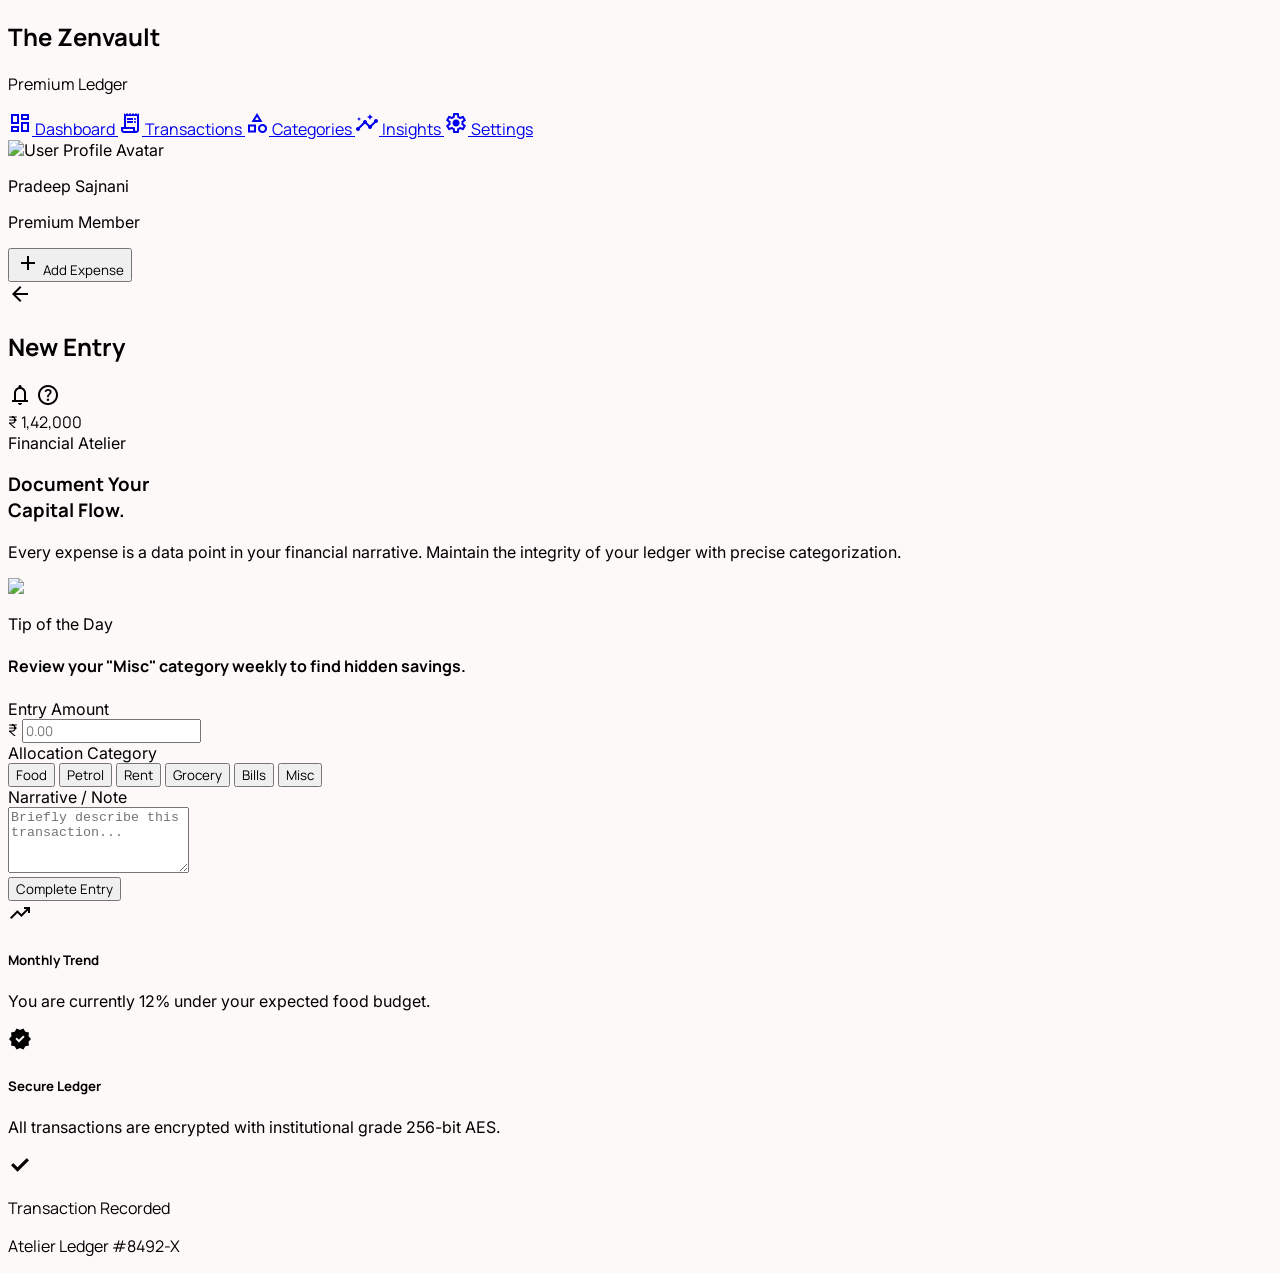
==== app/templates/add_expense.html @ 858ea8c5 "Project on Expense Tracker" ====
<!DOCTYPE html>

<html class="light" lang="en"><head>
<meta charset="utf-8"/>
<meta content="width=device-width, initial-scale=1.0" name="viewport"/>
<title>Add Expense | The Financial Zenvault</title>
<link href="https://fonts.googleapis.com/css2?family=Manrope:wght@400;500;600;700;800&amp;family=Inter:wght@400;500;600&amp;display=swap" rel="stylesheet"/>
<link href="https://fonts.googleapis.com/css2?family=Material+Symbols+Outlined:wght,FILL@100..700,0..1&amp;display=swap" rel="stylesheet"/>
<link href="https://fonts.googleapis.com/css2?family=Material+Symbols+Outlined:wght,FILL@100..700,0..1&amp;display=swap" rel="stylesheet"/>
<script src="https://cdn.tailwindcss.com?plugins=forms,container-queries"></script>
<script id="tailwind-config">
      tailwind.config = {
        darkMode: "class",
        theme: {
          extend: {
            "colors": {
                    "error-container": "#ffdad6",
                    "on-error-container": "#93000a",
                    "surface-container": "#f0edec",
                    "primary-fixed": "#a0f2e1",
                    "on-surface": "#1c1b1b",
                    "surface-bright": "#fcf9f8",
                    "surface-tint": "#046b5e",
                    "on-tertiary-fixed-variant": "#693c00",
                    "on-tertiary": "#ffffff",
                    "on-secondary-fixed-variant": "#343d96",
                    "on-error": "#ffffff",
                    "inverse-primary": "#84d5c5",
                    "on-tertiary-container": "#fc9600",
                    "on-background": "#1c1b1b",
                    "secondary-container": "#959efd",
                    "inverse-on-surface": "#f3f0ef",
                    "on-surface-variant": "#3f4946",
                    "error": "#ba1a1a",
                    "primary-fixed-dim": "#84d5c5",
                    "surface-container-low": "#f6f3f2",
                    "on-secondary-fixed": "#000767",
                    "secondary-fixed-dim": "#bdc2ff",
                    "surface-container-highest": "#e5e2e1",
                    "surface-container-high": "#ebe7e7",
                    "on-primary-container": "#6cbdad",
                    "tertiary-container": "#633800",
                    "surface-dim": "#dcd9d9",
                    "outline": "#707976",
                    "on-secondary": "#ffffff",
                    "background": "#fcf9f8",
                    "surface-container-lowest": "#ffffff",
                    "primary-container": "#004b41",
                    "on-primary": "#ffffff",
                    "surface-variant": "#e5e2e1",
                    "secondary": "#4c56af",
                    "primary": "#00322b",
                    "inverse-surface": "#313030",
                    "surface": "#fcf9f8",
                    "on-primary-fixed": "#00201b",
                    "on-primary-fixed-variant": "#005046",
                    "on-secondary-container": "#27308a",
                    "secondary-fixed": "#e0e0ff",
                    "tertiary": "#432400",
                    "tertiary-fixed-dim": "#ffb870",
                    "on-tertiary-fixed": "#2c1600",
                    "tertiary-fixed": "#ffdcbe",
                    "outline-variant": "#bfc9c5"
            },
            "borderRadius": {
                    "DEFAULT": "0.25rem",
                    "lg": "0.5rem",
                    "xl": "0.75rem",
                    "full": "9999px"
            },
            "fontFamily": {
                    "headline": ["Manrope"],
                    "body": ["Inter"],
                    "label": ["Inter"]
            }
          },
        },
      }
    </script>
<style>
        body { font-family: 'Inter', sans-serif; background-color: #fcf9f8; }
        .font-manrope { font-family: 'Manrope', sans-serif; }
        .material-symbols-outlined { font-variation-settings: 'FILL' 0, 'wght' 400, 'GRAD' 0, 'opsz' 24; }
        .bg-glass { backdrop-filter: blur(20px); background-color: rgba(252, 249, 248, 0.7); }
    </style>
</head>
<body class="text-on-surface">
<!-- SideNavBar Integration -->
<aside class="h-screen w-64 fixed left-0 top-0 border-r-0 bg-emerald-950 dark:bg-slate-950 shadow-2xl flex flex-col h-full py-6 z-50">
<div class="px-6 mb-10">
<h1 class="text-2xl font-bold tracking-tighter text-white font-manrope">The Zenvault</h1>
<p class="text-emerald-500 dark:text-emerald-400 font-manrope text-sm font-medium tracking-tight mt-1">Premium Ledger</p>
</div>
<nav class="flex-1 space-y-1">
<a class="flex items-center gap-3 px-4 py-3 text-emerald-200/60 hover:text-white transition-colors mx-2 my-1 font-manrope text-sm font-medium tracking-tight hover:bg-emerald-800/20 hover:scale-[0.98] transition-all" href="/">
<span class="material-symbols-outlined" data-icon="dashboard">dashboard</span>
<span>Dashboard</span>
</a>
<a class="flex items-center gap-3 px-4 py-3 text-emerald-200/60 hover:text-white transition-colors mx-2 my-1 font-manrope text-sm font-medium tracking-tight hover:bg-emerald-800/20 hover:scale-[0.98] transition-all" href="/">
<span class="material-symbols-outlined" data-icon="receipt_long">receipt_long</span>
<span>Transactions</span>
</a>
<a class="flex items-center gap-3 px-4 py-3 text-emerald-200/60 hover:text-white transition-colors mx-2 my-1 font-manrope text-sm font-medium tracking-tight hover:bg-emerald-800/20 hover:scale-[0.98] transition-all" href="/">
<span class="material-symbols-outlined" data-icon="category">category</span>
<span>Categories</span>
</a>
<a class="flex items-center gap-3 px-4 py-3 text-emerald-200/60 hover:text-white transition-colors mx-2 my-1 font-manrope text-sm font-medium tracking-tight hover:bg-emerald-800/20 hover:scale-[0.98] transition-all" href="/">
<span class="material-symbols-outlined" data-icon="insights">insights</span>
<span>Insights</span>
</a>
<a class="flex items-center gap-3 px-4 py-3 text-emerald-200/60 hover:text-white transition-colors mx-2 my-1 font-manrope text-sm font-medium tracking-tight hover:bg-emerald-800/20 hover:scale-[0.98] transition-all" href="/">
<span class="material-symbols-outlined" data-icon="settings">settings</span>
<span>Settings</span>
</a>
</nav>
<div class="px-4 mt-auto">
<div class="flex items-center gap-3 p-3 bg-emerald-900/20 dark:bg-slate-900/50 rounded-xl mb-4">
<img alt="User Profile Avatar" class="w-10 h-10 rounded-full bg-emerald-800" data-alt="close-up portrait of a professional man in a bespoke charcoal suit with soft office lighting background" src="https://lh3.googleusercontent.com/aida-public/[base64]"/>
<div class="overflow-hidden">
<p class="text-white text-sm font-semibold truncate">Pradeep Sajnani</p>
<p class="text-emerald-400 text-xs truncate">Premium Member</p>
</div>
</div>
<button class="w-full bg-emerald-800/40 text-white rounded-xl py-3 flex items-center justify-center gap-2 hover:bg-emerald-800/60 transition-all font-manrope text-sm font-medium tracking-tight active:scale-95 duration-200">
<span class="material-symbols-outlined" data-icon="add">add</span>
<span>Add Expense</span>
</button>
</div>
</aside>
<!-- Main Canvas -->
<main class="ml-64 min-h-screen bg-background">
<!-- Top Navigation -->
<header class="sticky top-0 w-full z-40 bg-white/70 backdrop-blur-xl flex justify-between items-center px-8 h-20">
<div class="flex items-center gap-4">
<span class="material-symbols-outlined text-primary cursor-pointer">arrow_back</span>
<h2 class="font-manrope font-extrabold text-xl tracking-tight text-primary">New Entry</h2>
</div>
<div class="flex items-center gap-6">
<span class="material-symbols-outlined text-on-surface-variant cursor-pointer" data-icon="notifications">notifications</span>
<span class="material-symbols-outlined text-on-surface-variant cursor-pointer" data-icon="help_outline">help_outline</span>
<div class="h-8 w-[1px] bg-outline-variant/30"></div>
<div class="text-primary font-manrope font-bold text-lg">₹ 1,42,000</div>
</div>
</header>
<!-- Content Content Area -->
<div class="max-w-5xl mx-auto px-12 py-16">
<div class="grid grid-cols-1 lg:grid-cols-12 gap-12 items-start">
<!-- Left Column: The Editorial Context -->
<div class="lg:col-span-5 space-y-8">
<div class="space-y-4">
<span class="text-xs font-bold tracking-widest text-primary-container uppercase bg-primary-fixed px-3 py-1 rounded-full">Financial Atelier</span>
<h3 class="text-4xl font-manrope font-extrabold text-primary leading-tight">Document Your <br/>Capital Flow.</h3>
<p class="text-on-surface-variant text-lg leading-relaxed max-w-sm">
                            Every expense is a data point in your financial narrative. Maintain the integrity of your ledger with precise categorization.
                        </p>
</div>
<div class="relative overflow-hidden rounded-3xl aspect-[4/5] shadow-2xl">
<img class="w-full h-full object-cover" data-alt="minimalist architectural detail of a modern concrete building with sharp shadows and soft morning light" src="https://lh3.googleusercontent.com/aida-public/[base64]"/>
<div class="absolute inset-0 bg-gradient-to-t from-primary/80 to-transparent flex flex-col justify-end p-8">
<p class="text-white/60 text-xs font-bold tracking-widest uppercase mb-2">Tip of the Day</p>
<h4 class="text-white text-xl font-manrope font-semibold leading-snug">Review your "Misc" category weekly to find hidden savings.</h4>
</div>
</div>
</div>
<!-- Right Column: The Transaction Form -->
<div class="lg:col-span-7">
<div class="bg-surface-container-lowest rounded-[2rem] p-10 shadow-sm border border-outline-variant/10">
<form method="POST" action="/add" class="space-y-10">
<!-- Amount Input -->
<div class="space-y-3">
<label class="text-on-surface-variant text-xs font-bold tracking-widest uppercase px-1">Entry Amount</label>
<div class="relative flex items-center">
<span class="absolute left-0 text-5xl font-manrope font-extrabold text-primary">₹</span>
<input
 name="amount"
 required
 class="w-full bg-transparent border-b-2 border-outline-variant focus:border-primary transition-all text-6xl font-manrope font-extrabold text-primary pl-10 pb-4 outline-none"
 placeholder="0.00"
 type="number"
/>
</div>
</div>
<!-- Category Grid (Asymmetric Chips) -->
<div class="space-y-4">
<label class="text-on-surface-variant text-xs font-bold tracking-widest uppercase px-1">Allocation Category</label>
<div class="flex flex-wrap gap-3">
<button type="button" onclick="setCategory('Food')" class="category-btn px-6 py-3 rounded-xl bg-tertiary-container text-on-tertiary-container font-manrope font-semibold text-sm">Food</button>

<button type="button" onclick="setCategory('Petrol')" class="category-btn px-6 py-3 rounded-xl bg-surface-container-high text-on-surface-variant font-manrope font-semibold text-sm">Petrol</button>

<button type="button" onclick="setCategory('Rent')" class="category-btn px-6 py-3 rounded-xl bg-surface-container-high text-on-surface-variant font-manrope font-semibold text-sm">Rent</button>

<button type="button" onclick="setCategory('Grocery')" class="category-btn px-6 py-3 rounded-xl bg-surface-container-high text-on-surface-variant font-manrope font-semibold text-sm">Grocery</button>

<button type="button" onclick="setCategory('Bills')" class="category-btn px-6 py-3 rounded-xl bg-surface-container-high text-on-surface-variant font-manrope font-semibold text-sm">Bills</button>

<button type="button" onclick="setCategory('Misc')" class="category-btn px-6 py-3 rounded-xl bg-surface-container-high text-on-surface-variant font-manrope font-semibold text-sm">Misc</button>
</div>
    <!-- Hidden input (IMPORTANT) -->

<input type="hidden" name="category" id="category" required>
<!-- Note TextArea -->
<div class="space-y-3">
<label class="text-on-surface-variant text-xs font-bold tracking-widest uppercase px-1">Narrative / Note</label>
<div class="bg-surface-container-low rounded-2xl p-2 focus-within:bg-white focus-within:ring-2 focus-within:ring-primary/5 transition-all">
<textarea class="w-full bg-transparent border-none focus:ring-0 text-on-surface font-body resize-none p-3 placeholder:text-on-surface-variant/40" placeholder="Briefly describe this transaction..." rows="4"></textarea>
</div>
</div>

</div>
<!-- Submit Button -->
<div class="pt-6">
<button
    type="submit"
    class="w-full bg-primary text-white font-manrope font-bold py-5 rounded-2xl text-lg flex items-center justify-center gap-3 hover:bg-primary-container transition-all"
>
    Complete Entry
</button>
</div>

</form>
</div>

<!-- Supplemental Bento Card -->
<div class="mt-8 grid grid-cols-2 gap-4">
<div class="bg-primary/5 rounded-3xl p-6 border border-primary/10">
<span class="material-symbols-outlined text-primary-container mb-3" data-icon="trending_up" style="font-variation-settings: 'FILL' 1;">trending_up</span>
<h5 class="text-on-surface text-sm font-bold font-manrope mb-1">Monthly Trend</h5>
<p class="text-on-surface-variant text-xs leading-relaxed">You are currently 12% under your expected food budget.</p>
</div>
<div class="bg-secondary-container/10 rounded-3xl p-6 border border-secondary-container/10">
<span class="material-symbols-outlined text-secondary mb-3" data-icon="verified" style="font-variation-settings: 'FILL' 1;">verified</span>
<h5 class="text-on-surface text-sm font-bold font-manrope mb-1">Secure Ledger</h5>
<p class="text-on-surface-variant text-xs leading-relaxed">All transactions are encrypted with institutional grade 256-bit AES.</p>
</div>
</div>
</div>
</div>
</div>
</main>
<!-- Success Message Overlay (Hidden State Example) -->
<div class="fixed bottom-8 right-8 z-[60] bg-primary text-white px-6 py-4 rounded-2xl shadow-2xl flex items-center gap-4 hidden">
<div class="w-8 h-8 rounded-full bg-primary-fixed-dim flex items-center justify-center">
<span class="material-symbols-outlined text-primary text-sm" data-icon="check" style="font-variation-settings: 'wght' 700;">check</span>
</div>
<div class="font-manrope">
<p class="text-sm font-bold">Transaction Recorded</p>
<p class="text-[10px] text-primary-fixed opacity-80 uppercase tracking-widest">Atelier Ledger #8492-X</p>
</div>
</div>
</body></html>
<script>
function setCategory(value) {
    document.getElementById("category").value = value;

    document.querySelectorAll(".category-btn").forEach(btn => {
        btn.classList.remove("bg-tertiary-container", "text-on-tertiary-container");
        btn.classList.add("bg-surface-container-high", "text-on-surface-variant");
    });

    event.target.classList.remove("bg-surface-container-high", "text-on-surface-variant");
    event.target.classList.add("bg-tertiary-container", "text-on-tertiary-container");
}
</script>
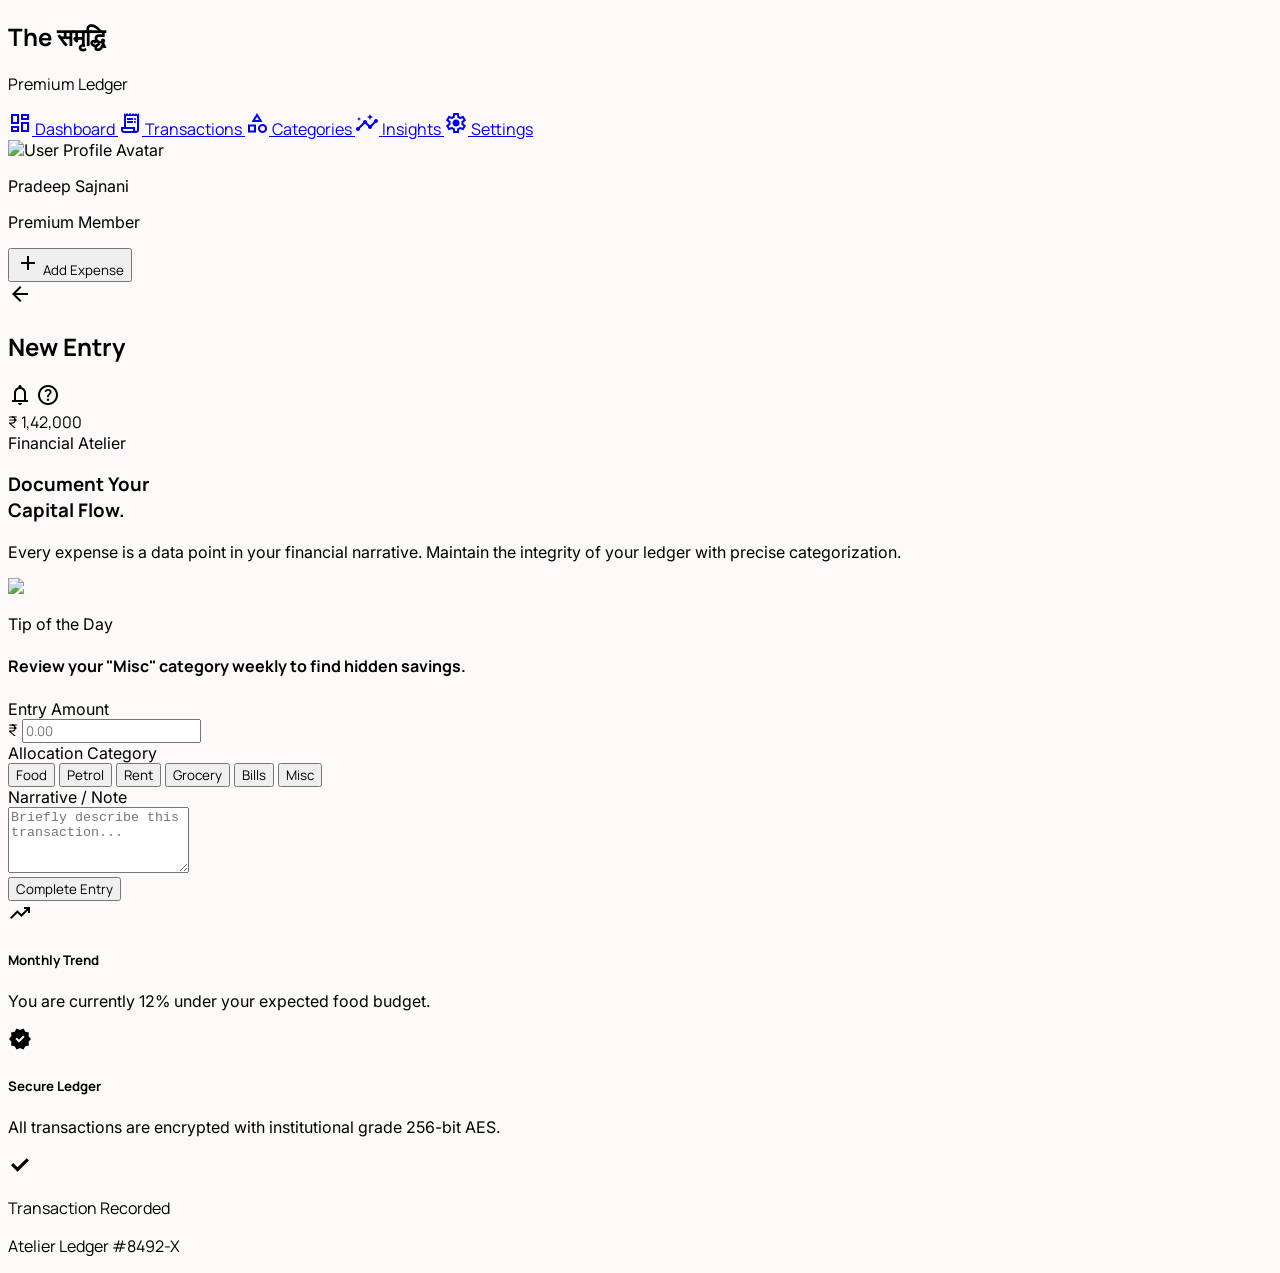
==== commit b7dbde8c: "layout Update on Add Expense" ====
--- a/app/templates/add_expense.html
+++ b/app/templates/add_expense.html
@@ -3,7 +3,7 @@
 <html class="light" lang="en"><head>
 <meta charset="utf-8"/>
 <meta content="width=device-width, initial-scale=1.0" name="viewport"/>
-<title>Add Expense | The Financial Zenvault</title>
+<title>Add Expense | The समृद्धि </title>
 <link href="https://fonts.googleapis.com/css2?family=Manrope:wght@400;500;600;700;800&amp;family=Inter:wght@400;500;600&amp;display=swap" rel="stylesheet"/>
 <link href="https://fonts.googleapis.com/css2?family=Material+Symbols+Outlined:wght,FILL@100..700,0..1&amp;display=swap" rel="stylesheet"/>
 <link href="https://fonts.googleapis.com/css2?family=Material+Symbols+Outlined:wght,FILL@100..700,0..1&amp;display=swap" rel="stylesheet"/>
@@ -88,7 +88,7 @@
 <!-- SideNavBar Integration -->
 <aside class="h-screen w-64 fixed left-0 top-0 border-r-0 bg-emerald-950 dark:bg-slate-950 shadow-2xl flex flex-col h-full py-6 z-50">
 <div class="px-6 mb-10">
-<h1 class="text-2xl font-bold tracking-tighter text-white font-manrope">The Zenvault</h1>
+<h1 class="text-2xl font-bold tracking-tighter text-white font-manrope">The समृद्धि </h1>
 <p class="text-emerald-500 dark:text-emerald-400 font-manrope text-sm font-medium tracking-tight mt-1">Premium Ledger</p>
 </div>
 <nav class="flex-1 space-y-1">
